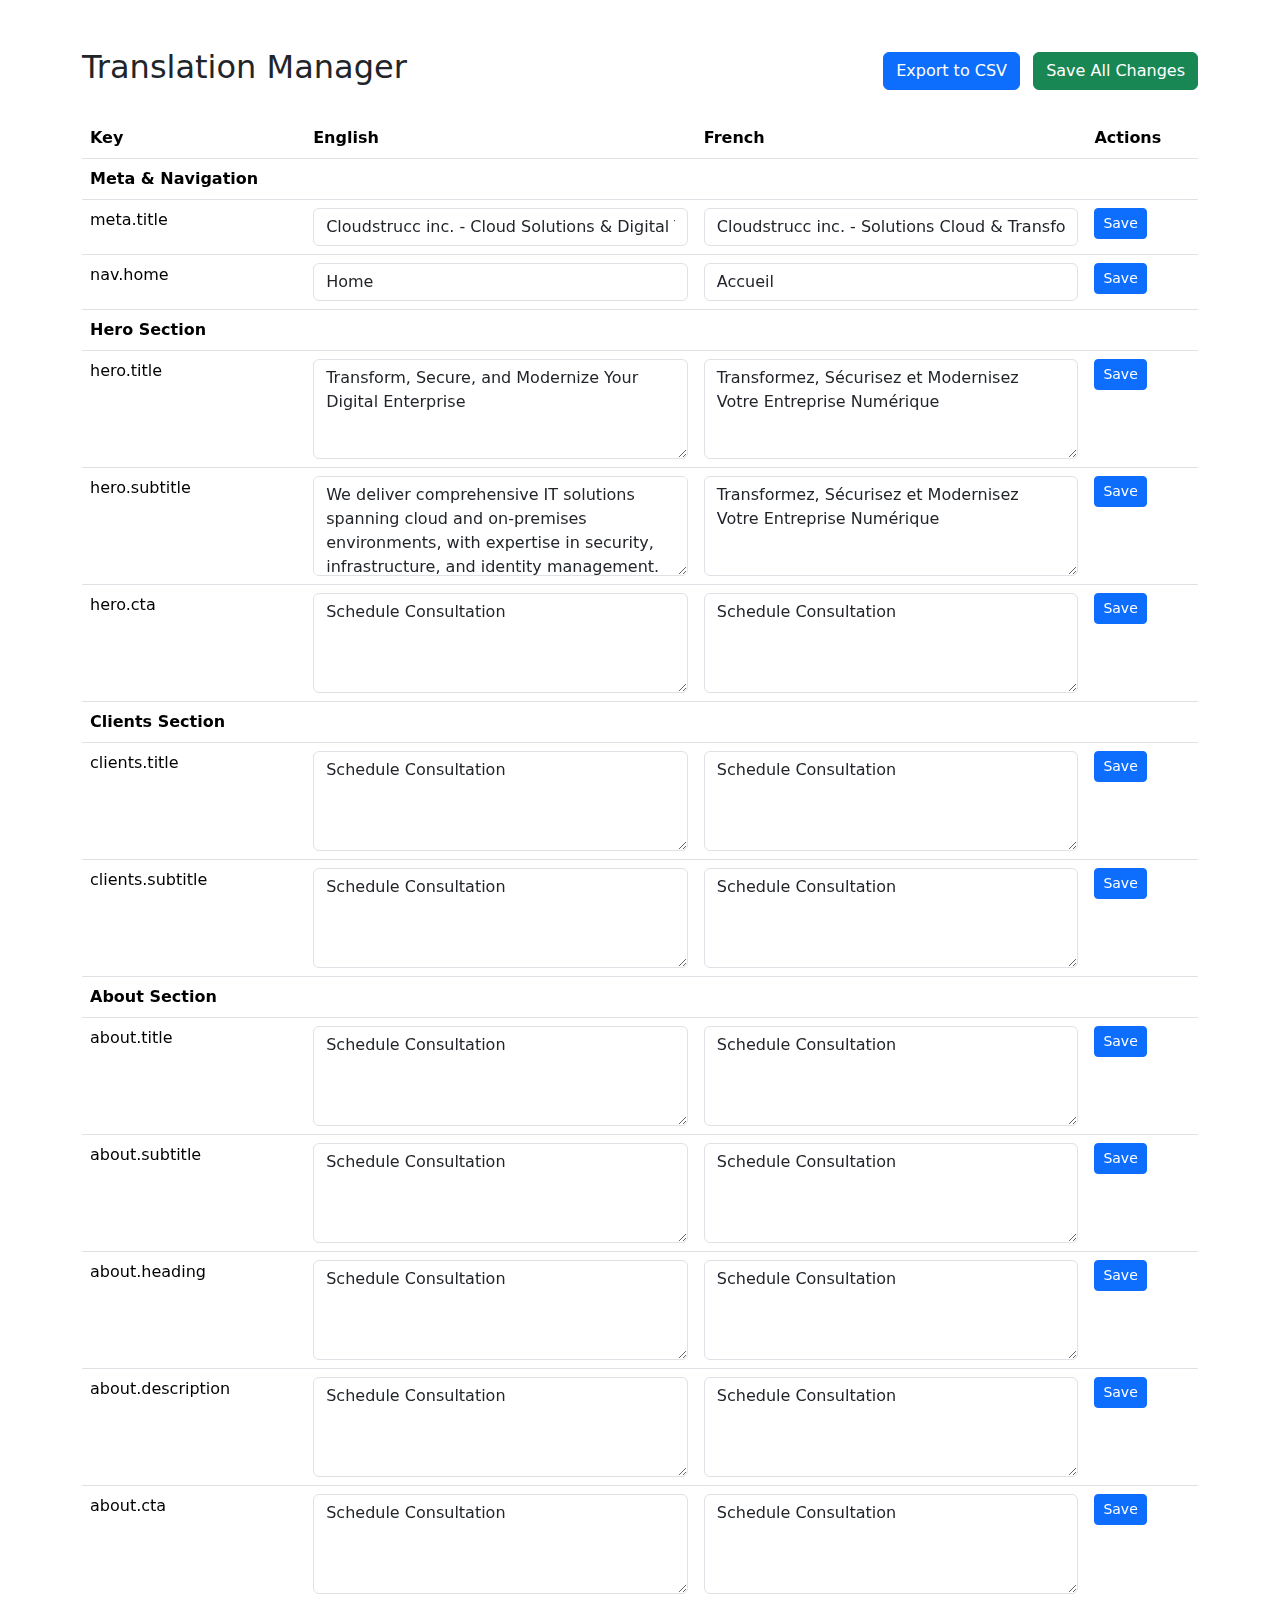
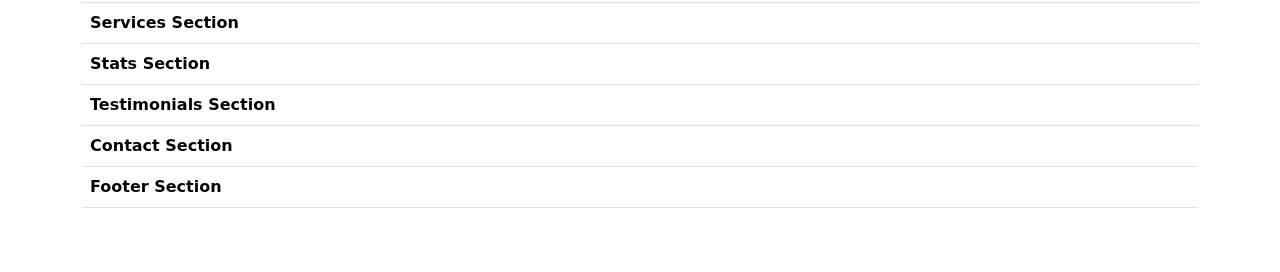
==== translation-admin.html @ cd5a2665 "localizations" ====
<!DOCTYPE html>
<html lang="en">
<head>
    <meta charset="UTF-8">
    <title>Translation Manager</title>
    <link href="assets/vendor/bootstrap/css/bootstrap.min.css" rel="stylesheet">
    <style>
        .translation-row:nth-child(even) {
            background-color: #f8f9fa;
        }
        .translation-row {
            padding: 8px 0;
            border-bottom: 1px solid #dee2e6;
        }
        textarea.form-control {
            min-height: 100px;
        }
        .category-header {
            background-color: #e9ecef;
            padding: 10px;
            margin-top: 20px;
            font-weight: bold;
        }
        .save-indicator {
            display: none;
            color: green;
            margin-left: 10px;
        }
    </style>
</head>
<body>
    <div class="container mt-5 mb-5">
        <div class="d-flex justify-content-between align-items-center mb-4">
            <h2>Translation Manager</h2>
            <div>
                <button class="btn btn-primary me-2" onclick="exportToCSV()">Export to CSV</button>
                <button class="btn btn-success" onclick="saveAllTranslations()">Save All Changes</button>
            </div>
        </div>

        <div class="table-responsive">
            <table class="table">
                <thead>
                    <tr>
                        <th style="width: 20%">Key</th>
                        <th style="width: 35%">English</th>
                        <th style="width: 35%">French</th>
                        <th style="width: 10%">Actions</th>
                    </tr>
                </thead>
                <tbody>
                    <!-- Meta & Navigation -->
                    <tr class="category-header">
                        <td colspan="4">Meta & Navigation</td>
                    </tr>
                    <tr>
                        <td>meta.title</td>
                        <td><input type="text" class="form-control" value="Cloudstrucc inc. - Cloud Solutions & Digital Transformation" data-key="meta.title" data-lang="en"></td>
                        <td><input type="text" class="form-control" value="Cloudstrucc inc. - Solutions Cloud & Transformation Numérique" data-key="meta.title" data-lang="fr"></td>
                        <td><button class="btn btn-sm btn-primary save-btn">Save</button><span class="save-indicator">✓</span></td>
                    </tr>
                    <tr>
                        <td>nav.home</td>
                        <td><input type="text" class="form-control" value="Home" data-key="nav.home" data-lang="en"></td>
                        <td><input type="text" class="form-control" value="Accueil" data-key="nav.home" data-lang="fr"></td>
                        <td><button class="btn btn-sm btn-primary save-btn">Save</button><span class="save-indicator">✓</span></td>
                    </tr>
                    <!-- Continue with all navigation items -->

                    <!-- Hero Section -->
                    <tr class="category-header">
                        <td colspan="4">Hero Section</td>
                    </tr>
                    <tr>
                        <td>hero.title</td>
                        <td><textarea class="form-control" data-key="hero.title" data-lang="en">Transform, Secure, and Modernize Your Digital Enterprise</textarea></td>
                        <td><textarea class="form-control" data-key="hero.title" data-lang="fr">Transformez, Sécurisez et Modernisez Votre Entreprise Numérique</textarea></td>
                        <td><button class="btn btn-sm btn-primary save-btn">Save</button><span class="save-indicator">✓</span></td>
                    </tr>
                    <tr>
                        <td>hero.subtitle</td>
                        <td><textarea class="form-control" data-key="hero.subtitle" data-lang="en">We deliver comprehensive IT solutions spanning cloud and on-premises environments, with expertise in security, infrastructure, and identity management. Our extensive toolkit and documentation accelerate implementations while maintaining enterprise-grade quality across all services</textarea></td>
                        <td><textarea class="form-control" data-key="hero.subtitle" data-lang="fr">Transformez, Sécurisez et Modernisez Votre Entreprise Numérique</textarea></td>
                        <td><button class="btn btn-sm btn-primary save-btn">Save</button><span class="save-indicator">✓</span></td>
                    </tr>
                    <tr>
                        <td>hero.cta</td>
                        <td><textarea class="form-control" data-key="hero.cta" data-lang="en">Schedule Consultation</textarea></td>
                        <td><textarea class="form-control" data-key="hero.cta" data-lang="fr">Schedule Consultation</textarea></td>
                        <td><button class="btn btn-sm btn-primary save-btn">Save</button><span class="save-indicator">✓</span></td>
                    </tr>

                    <!-- Clients Section -->
                    <tr class="category-header">
                        <td colspan="4">Clients Section</td>
                    </tr>
                    <!-- Clients content rows -->
                    <tr>
                        <td>clients.title</td>
                        <td><textarea class="form-control" data-key="clients.title" data-lang="en">Schedule Consultation</textarea></td>
                        <td><textarea class="form-control" data-key="clients.title" data-lang="fr">Schedule Consultation</textarea></td>
                        <td><button class="btn btn-sm btn-primary save-btn">Save</button><span class="save-indicator">✓</span></td>
                    </tr>
                    <tr>
                        <td>clients.subtitle</td>
                        <td><textarea class="form-control" data-key="clients.subtitle" data-lang="en">Schedule Consultation</textarea></td>
                        <td><textarea class="form-control" data-key="clients.subtitle" data-lang="fr">Schedule Consultation</textarea></td>
                        <td><button class="btn btn-sm btn-primary save-btn">Save</button><span class="save-indicator">✓</span></td>
                    </tr>
                    
                    <!-- About Section -->
                    <tr class="category-header">
                        <td colspan="4">About Section</td>
                    </tr>
                    <!-- About content rows -->
                    <tr>
                        <td>about.title</td>
                        <td><textarea class="form-control" data-key="about.title" data-lang="en">Schedule Consultation</textarea></td>
                        <td><textarea class="form-control" data-key="about.title" data-lang="fr">Schedule Consultation</textarea></td>
                        <td><button class="btn btn-sm btn-primary save-btn">Save</button><span class="save-indicator">✓</span></td>
                    </tr>
                    <tr>
                        <td>about.subtitle</td>
                        <td><textarea class="form-control" data-key="about.subtitle" data-lang="en">Schedule Consultation</textarea></td>
                        <td><textarea class="form-control" data-key="about.subtitle" data-lang="fr">Schedule Consultation</textarea></td>
                        <td><button class="btn btn-sm btn-primary save-btn">Save</button><span class="save-indicator">✓</span></td>
                    </tr>
                    <tr>
                        <td>about.heading</td>
                        <td><textarea class="form-control" data-key="about.heading" data-lang="en">Schedule Consultation</textarea></td>
                        <td><textarea class="form-control" data-key="about.heading" data-lang="fr">Schedule Consultation</textarea></td>
                        <td><button class="btn btn-sm btn-primary save-btn">Save</button><span class="save-indicator">✓</span></td>
                    </tr>
                    <tr>
                        <td>about.description</td>
                        <td><textarea class="form-control" data-key="about.description" data-lang="en">Schedule Consultation</textarea></td>
                        <td><textarea class="form-control" data-key="about.description" data-lang="fr">Schedule Consultation</textarea></td>
                        <td><button class="btn btn-sm btn-primary save-btn">Save</button><span class="save-indicator">✓</span></td>
                    </tr>
                    <tr>
                        <td>about.cta</td>
                        <td><textarea class="form-control" data-key="about.cta" data-lang="en">Schedule Consultation</textarea></td>
                        <td><textarea class="form-control" data-key="about.cta" data-lang="fr">Schedule Consultation</textarea></td>
                        <td><button class="btn btn-sm btn-primary save-btn">Save</button><span class="save-indicator">✓</span></td>
                    </tr>
                    <!-- Services Section -->
                    <tr class="category-header">
                        <td colspan="4">Services Section</td>
                    </tr>
                    <!-- Services content rows -->

                    <!-- Stats Section -->
                    <tr class="category-header">
                        <td colspan="4">Stats Section</td>
                    </tr>
                    <!-- Stats content rows -->

                    <!-- Testimonials Section -->
                    <tr class="category-header">
                        <td colspan="4">Testimonials Section</td>
                    </tr>
                    <!-- Testimonials content rows -->

                    <!-- Contact Section -->
                    <tr class="category-header">
                        <td colspan="4">Contact Section</td>
                    </tr>
                    <!-- Contact content rows -->

                    <!-- Footer Section -->
                    <tr class="category-header">
                        <td colspan="4">Footer Section</td>
                    </tr>
                    <!-- Footer content rows -->
                </tbody>
            </table>
        </div>
    </div>

    <!-- Load translations.js first -->
    <script src="assets/js/translations.js"></script>

    <script>
        // Initialize translations
        const translations = SimpleTranslations.strings;

        function saveRow(button) {
            const row = button.closest('tr');
            const key = row.querySelector('[data-key]').dataset.key;
            const enValue = row.querySelector('[data-lang="en"]').value;
            const frValue = row.querySelector('[data-lang="fr"]').value;

            // Update translations object
            translations.en[key] = enValue;
            translations.fr[key] = frValue;

            // Save to localStorage
            SimpleTranslations.saveTranslations(translations);

            // Show save indicator
            const indicator = row.querySelector('.save-indicator');
            indicator.style.display = 'inline';
            setTimeout(() => {
                indicator.style.display = 'none';
            }, 2000);
        }

        function saveAllTranslations() {
            // Save all rows
            document.querySelectorAll('.save-btn').forEach(button => {
                saveRow(button);
            });

            // Show success message
            alert('All translations saved successfully!');
        }

        function exportToCSV() {
            let csv = 'key,en,fr\n';
            
            document.querySelectorAll('tr:not(.category-header)').forEach(row => {
                const inputs = row.querySelectorAll('input, textarea');
                if (inputs.length > 0) {
                    const key = inputs[0].dataset.key;
                    const enValue = inputs[0].value.replace(/"/g, '""');
                    const frValue = inputs[1].value.replace(/"/g, '""');
                    csv += `"${key}","${enValue}","${frValue}"\n`;
                }
            });

            const blob = new Blob([csv], { type: 'text/csv;charset=utf-8;' });
            const link = document.createElement('a');
            link.href = URL.createObjectURL(blob);
            link.download = 'translations.csv';
            link.click();
        }

        // Add event listeners to all save buttons
        document.querySelectorAll('.save-btn').forEach(button => {
            button.addEventListener('click', () => saveRow(button));
        });
    </script>
</body>
</html>
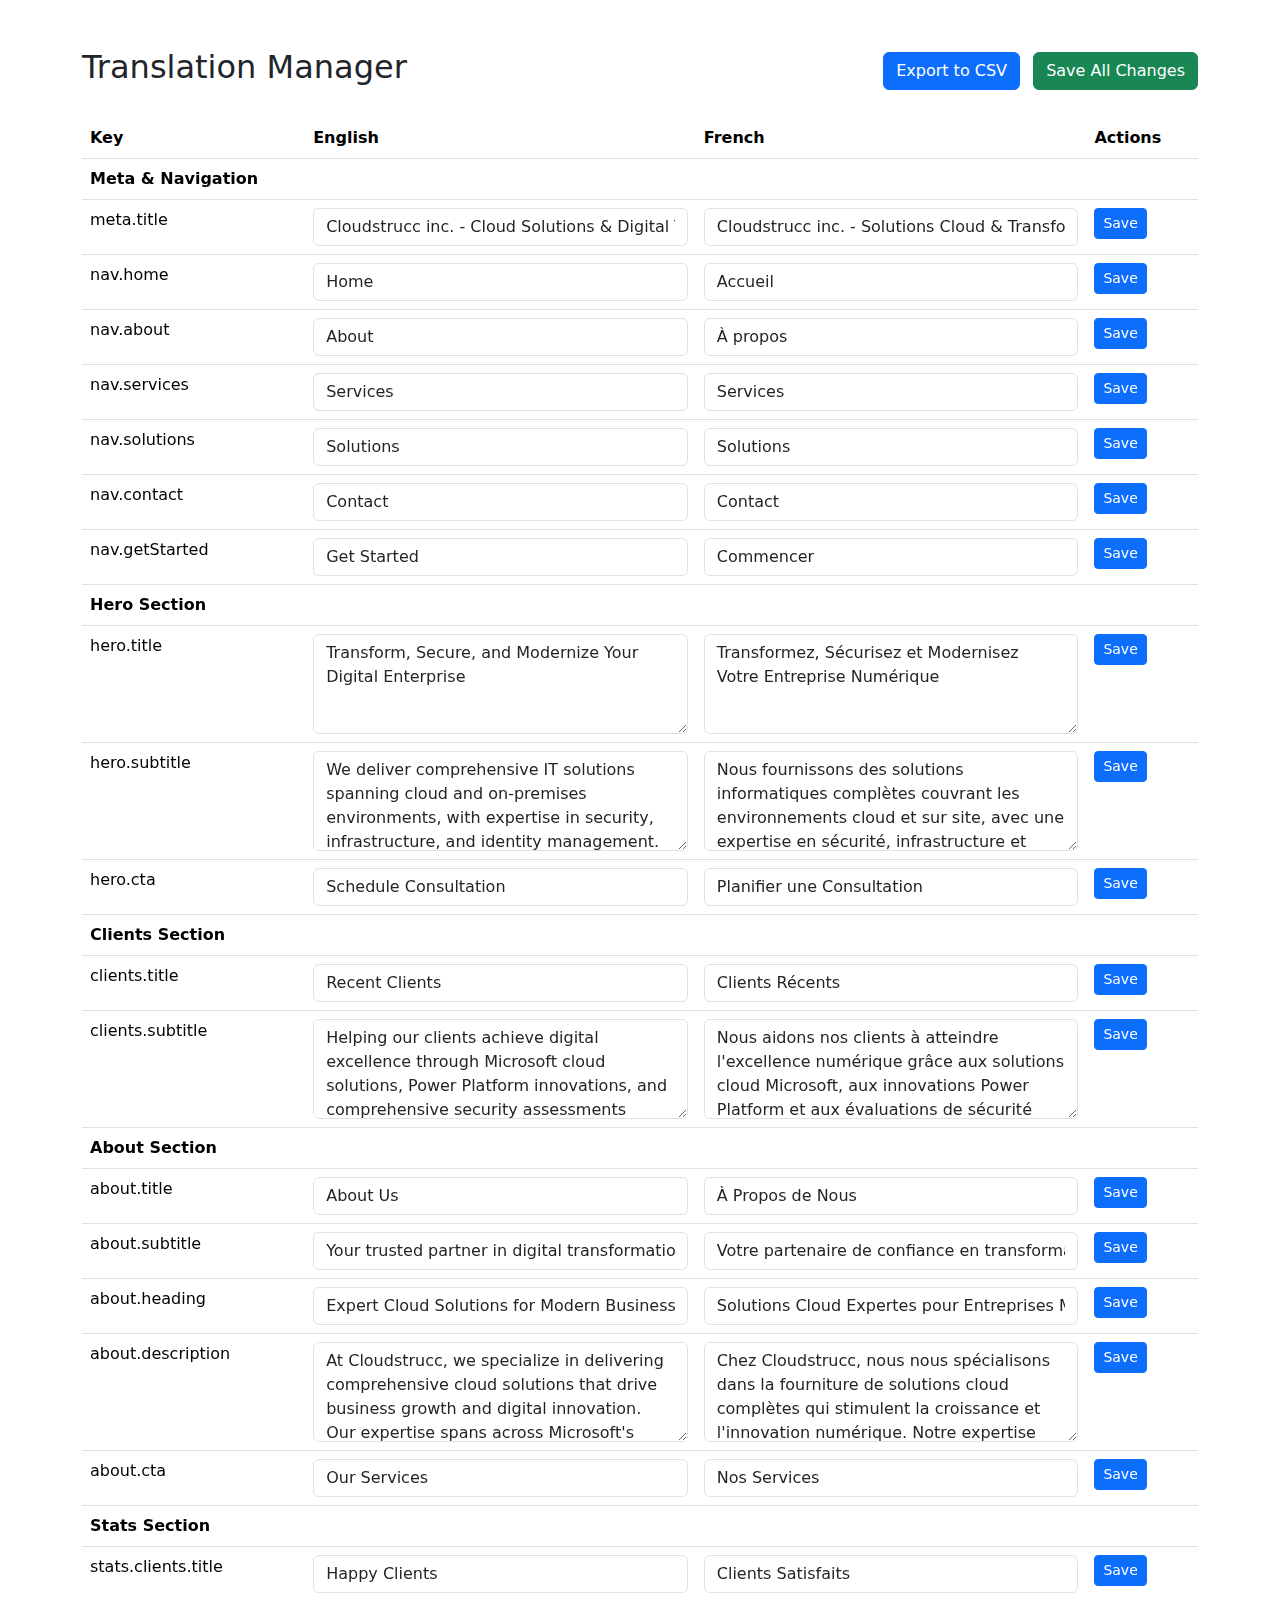
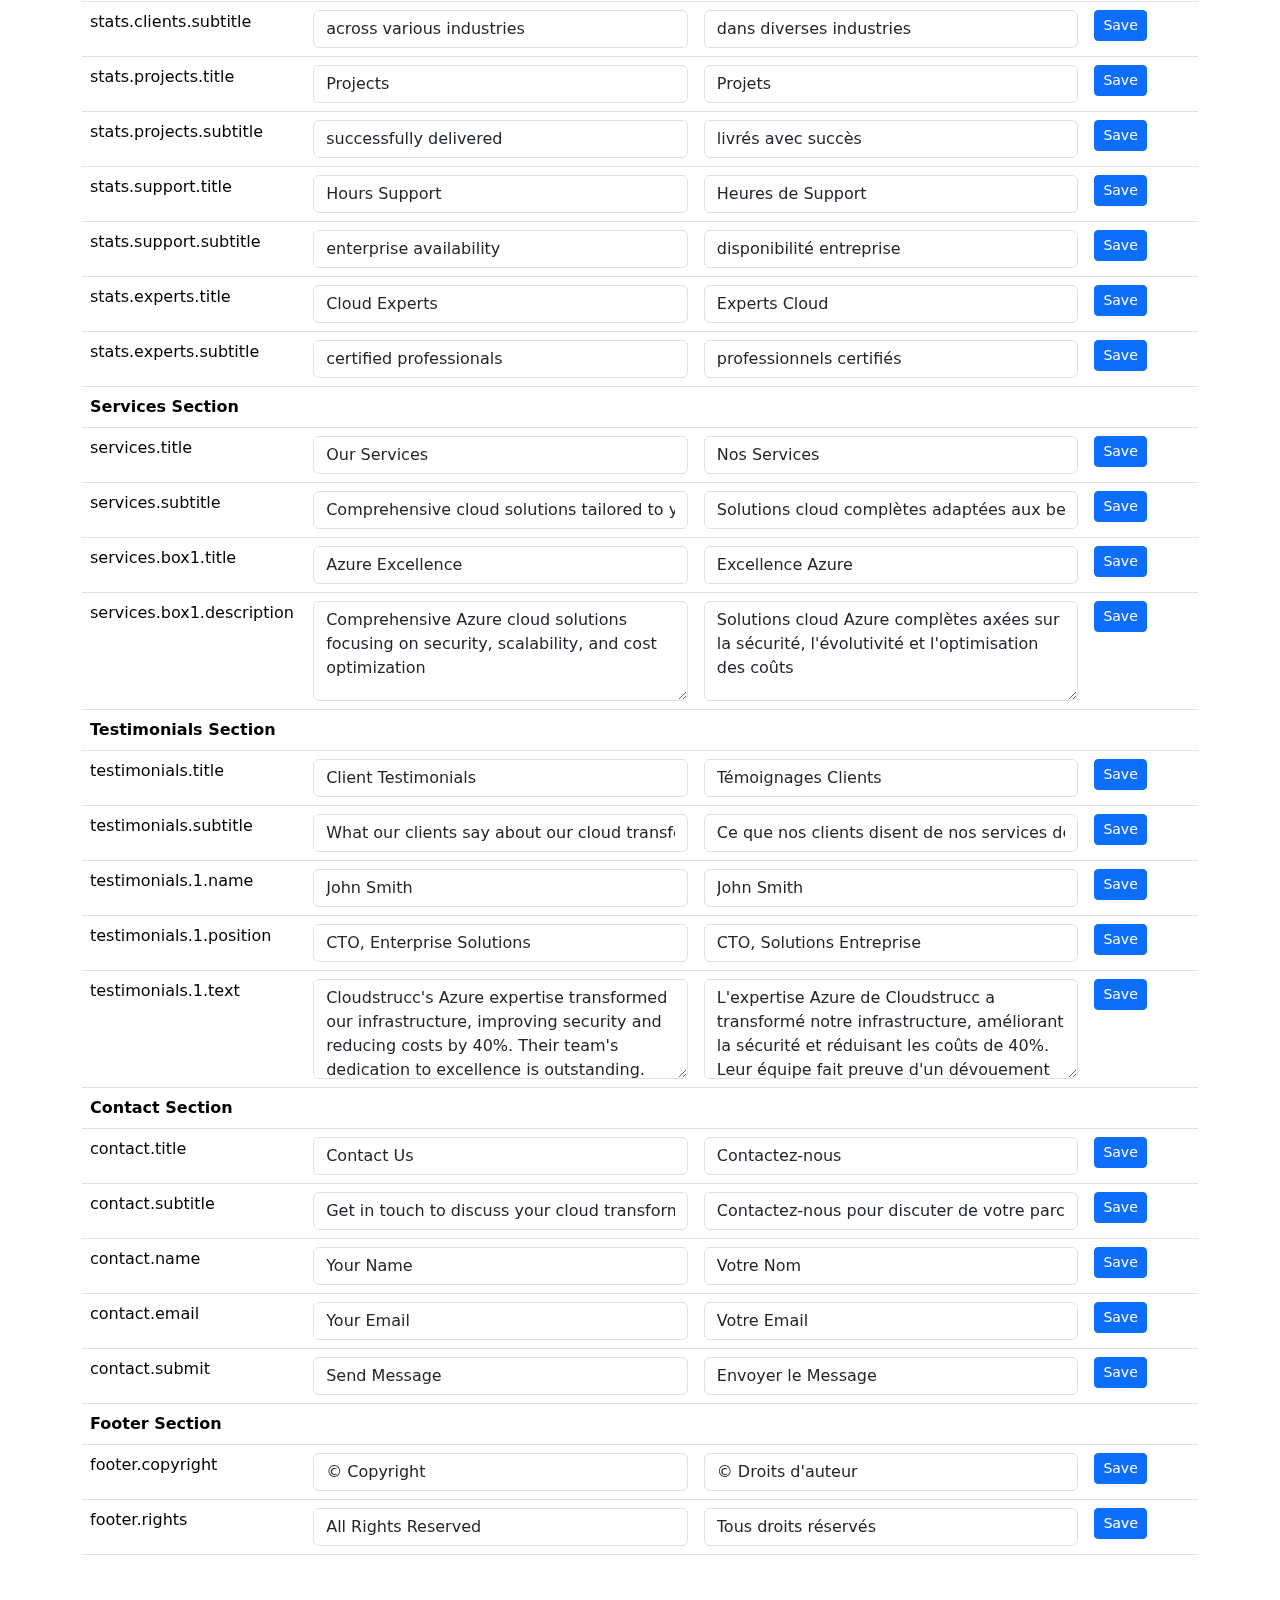
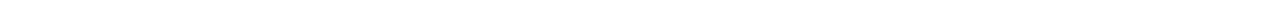
==== commit cb012574: "localizations" ====
--- a/translation-admin.html
+++ b/translation-admin.html
@@ -12,19 +12,25 @@
             padding: 8px 0;
             border-bottom: 1px solid #dee2e6;
         }
-        textarea.form-control {
-            min-height: 100px;
-        }
         .category-header {
             background-color: #e9ecef;
             padding: 10px;
+            font-weight: bold;
             margin-top: 20px;
-            font-weight: bold;
         }
         .save-indicator {
             display: none;
             color: green;
             margin-left: 10px;
+        }
+        textarea.form-control {
+            min-height: 100px;
+        }
+        th {
+            background-color: #fff;
+            position: sticky;
+            top: 0;
+            z-index: 10;
         }
     </style>
 </head>
@@ -57,15 +63,65 @@
                         <td>meta.title</td>
                         <td><input type="text" class="form-control" value="Cloudstrucc inc. - Cloud Solutions & Digital Transformation" data-key="meta.title" data-lang="en"></td>
                         <td><input type="text" class="form-control" value="Cloudstrucc inc. - Solutions Cloud & Transformation Numérique" data-key="meta.title" data-lang="fr"></td>
-                        <td><button class="btn btn-sm btn-primary save-btn">Save</button><span class="save-indicator">✓</span></td>
+                        <td>
+                            <button class="btn btn-sm btn-primary save-btn">Save</button>
+                            <span class="save-indicator">✓</span>
+                        </td>
                     </tr>
                     <tr>
                         <td>nav.home</td>
                         <td><input type="text" class="form-control" value="Home" data-key="nav.home" data-lang="en"></td>
                         <td><input type="text" class="form-control" value="Accueil" data-key="nav.home" data-lang="fr"></td>
-                        <td><button class="btn btn-sm btn-primary save-btn">Save</button><span class="save-indicator">✓</span></td>
-                    </tr>
-                    <!-- Continue with all navigation items -->
+                        <td>
+                            <button class="btn btn-sm btn-primary save-btn">Save</button>
+                            <span class="save-indicator">✓</span>
+                        </td>
+                    </tr>
+                    <tr>
+                        <td>nav.about</td>
+                        <td><input type="text" class="form-control" value="About" data-key="nav.about" data-lang="en"></td>
+                        <td><input type="text" class="form-control" value="À propos" data-key="nav.about" data-lang="fr"></td>
+                        <td>
+                            <button class="btn btn-sm btn-primary save-btn">Save</button>
+                            <span class="save-indicator">✓</span>
+                        </td>
+                    </tr>
+                    <tr>
+                        <td>nav.services</td>
+                        <td><input type="text" class="form-control" value="Services" data-key="nav.services" data-lang="en"></td>
+                        <td><input type="text" class="form-control" value="Services" data-key="nav.services" data-lang="fr"></td>
+                        <td>
+                            <button class="btn btn-sm btn-primary save-btn">Save</button>
+                            <span class="save-indicator">✓</span>
+                        </td>
+                    </tr>
+                    <tr>
+                        <td>nav.solutions</td>
+                        <td><input type="text" class="form-control" value="Solutions" data-key="nav.solutions" data-lang="en"></td>
+                        <td><input type="text" class="form-control" value="Solutions" data-key="nav.solutions" data-lang="fr"></td>
+                        <td>
+                            <button class="btn btn-sm btn-primary save-btn">Save</button>
+                            <span class="save-indicator">✓</span>
+                        </td>
+                    </tr>
+                    <tr>
+                        <td>nav.contact</td>
+                        <td><input type="text" class="form-control" value="Contact" data-key="nav.contact" data-lang="en"></td>
+                        <td><input type="text" class="form-control" value="Contact" data-key="nav.contact" data-lang="fr"></td>
+                        <td>
+                            <button class="btn btn-sm btn-primary save-btn">Save</button>
+                            <span class="save-indicator">✓</span>
+                        </td>
+                    </tr>
+                    <tr>
+                        <td>nav.getStarted</td>
+                        <td><input type="text" class="form-control" value="Get Started" data-key="nav.getStarted" data-lang="en"></td>
+                        <td><input type="text" class="form-control" value="Commencer" data-key="nav.getStarted" data-lang="fr"></td>
+                        <td>
+                            <button class="btn btn-sm btn-primary save-btn">Save</button>
+                            <span class="save-indicator">✓</span>
+                        </td>
+                    </tr>
 
                     <!-- Hero Section -->
                     <tr class="category-header">
@@ -75,103 +131,343 @@
                         <td>hero.title</td>
                         <td><textarea class="form-control" data-key="hero.title" data-lang="en">Transform, Secure, and Modernize Your Digital Enterprise</textarea></td>
                         <td><textarea class="form-control" data-key="hero.title" data-lang="fr">Transformez, Sécurisez et Modernisez Votre Entreprise Numérique</textarea></td>
-                        <td><button class="btn btn-sm btn-primary save-btn">Save</button><span class="save-indicator">✓</span></td>
+                        <td>
+                            <button class="btn btn-sm btn-primary save-btn">Save</button>
+                            <span class="save-indicator">✓</span>
+                        </td>
                     </tr>
                     <tr>
                         <td>hero.subtitle</td>
                         <td><textarea class="form-control" data-key="hero.subtitle" data-lang="en">We deliver comprehensive IT solutions spanning cloud and on-premises environments, with expertise in security, infrastructure, and identity management. Our extensive toolkit and documentation accelerate implementations while maintaining enterprise-grade quality across all services</textarea></td>
-                        <td><textarea class="form-control" data-key="hero.subtitle" data-lang="fr">Transformez, Sécurisez et Modernisez Votre Entreprise Numérique</textarea></td>
-                        <td><button class="btn btn-sm btn-primary save-btn">Save</button><span class="save-indicator">✓</span></td>
+                        <td><textarea class="form-control" data-key="hero.subtitle" data-lang="fr">Nous fournissons des solutions informatiques complètes couvrant les environnements cloud et sur site, avec une expertise en sécurité, infrastructure et gestion des identités. Notre boîte à outils complète et notre documentation accélèrent les implémentations tout en maintenant une qualité de niveau entreprise</textarea></td>
+                        <td>
+                            <button class="btn btn-sm btn-primary save-btn">Save</button>
+                            <span class="save-indicator">✓</span>
+                        </td>
                     </tr>
                     <tr>
                         <td>hero.cta</td>
-                        <td><textarea class="form-control" data-key="hero.cta" data-lang="en">Schedule Consultation</textarea></td>
-                        <td><textarea class="form-control" data-key="hero.cta" data-lang="fr">Schedule Consultation</textarea></td>
-                        <td><button class="btn btn-sm btn-primary save-btn">Save</button><span class="save-indicator">✓</span></td>
+                        <td><input type="text" class="form-control" value="Schedule Consultation" data-key="hero.cta" data-lang="en"></td>
+                        <td><input type="text" class="form-control" value="Planifier une Consultation" data-key="hero.cta" data-lang="fr"></td>
+                        <td>
+                            <button class="btn btn-sm btn-primary save-btn">Save</button>
+                            <span class="save-indicator">✓</span>
+                        </td>
                     </tr>
 
                     <!-- Clients Section -->
                     <tr class="category-header">
                         <td colspan="4">Clients Section</td>
                     </tr>
-                    <!-- Clients content rows -->
                     <tr>
                         <td>clients.title</td>
-                        <td><textarea class="form-control" data-key="clients.title" data-lang="en">Schedule Consultation</textarea></td>
-                        <td><textarea class="form-control" data-key="clients.title" data-lang="fr">Schedule Consultation</textarea></td>
-                        <td><button class="btn btn-sm btn-primary save-btn">Save</button><span class="save-indicator">✓</span></td>
+                        <td><input type="text" class="form-control" value="Recent Clients" data-key="clients.title" data-lang="en"></td>
+                        <td><input type="text" class="form-control" value="Clients Récents" data-key="clients.title" data-lang="fr"></td>
+                        <td>
+                            <button class="btn btn-sm btn-primary save-btn">Save</button>
+                            <span class="save-indicator">✓</span>
+                        </td>
                     </tr>
                     <tr>
                         <td>clients.subtitle</td>
-                        <td><textarea class="form-control" data-key="clients.subtitle" data-lang="en">Schedule Consultation</textarea></td>
-                        <td><textarea class="form-control" data-key="clients.subtitle" data-lang="fr">Schedule Consultation</textarea></td>
-                        <td><button class="btn btn-sm btn-primary save-btn">Save</button><span class="save-indicator">✓</span></td>
-                    </tr>
-                    
+                        <td><textarea class="form-control" data-key="clients.subtitle" data-lang="en">Helping our clients achieve digital excellence through Microsoft cloud solutions, Power Platform innovations, and comprehensive security assessments</textarea></td>
+                        <td><textarea class="form-control" data-key="clients.subtitle" data-lang="fr">Nous aidons nos clients à atteindre l'excellence numérique grâce aux solutions cloud Microsoft, aux innovations Power Platform et aux évaluations de sécurité complètes</textarea></td>
+                        <td>
+                            <button class="btn btn-sm btn-primary save-btn">Save</button>
+                            <span class="save-indicator">✓</span>
+                        </td>
+                    </tr>
+
                     <!-- About Section -->
                     <tr class="category-header">
                         <td colspan="4">About Section</td>
                     </tr>
-                    <!-- About content rows -->
                     <tr>
                         <td>about.title</td>
-                        <td><textarea class="form-control" data-key="about.title" data-lang="en">Schedule Consultation</textarea></td>
-                        <td><textarea class="form-control" data-key="about.title" data-lang="fr">Schedule Consultation</textarea></td>
-                        <td><button class="btn btn-sm btn-primary save-btn">Save</button><span class="save-indicator">✓</span></td>
+                        <td><input type="text" class="form-control" value="About Us" data-key="about.title" data-lang="en"></td>
+                        <td><input type="text" class="form-control" value="À Propos de Nous" data-key="about.title" data-lang="fr"></td>
+                        <td>
+                            <button class="btn btn-sm btn-primary save-btn">Save</button>
+                            <span class="save-indicator">✓</span>
+                        </td>
                     </tr>
                     <tr>
                         <td>about.subtitle</td>
-                        <td><textarea class="form-control" data-key="about.subtitle" data-lang="en">Schedule Consultation</textarea></td>
-                        <td><textarea class="form-control" data-key="about.subtitle" data-lang="fr">Schedule Consultation</textarea></td>
-                        <td><button class="btn btn-sm btn-primary save-btn">Save</button><span class="save-indicator">✓</span></td>
+                        <td><input type="text" class="form-control" value="Your trusted partner in digital transformation and cloud solutions" data-key="about.subtitle" data-lang="en"></td>
+                        <td><input type="text" class="form-control" value="Votre partenaire de confiance en transformation numérique et solutions cloud" data-key="about.subtitle" data-lang="fr"></td>
+                        <td>
+                            <button class="btn btn-sm btn-primary save-btn">Save</button>
+                            <span class="save-indicator">✓</span>
+                        </td>
                     </tr>
                     <tr>
                         <td>about.heading</td>
-                        <td><textarea class="form-control" data-key="about.heading" data-lang="en">Schedule Consultation</textarea></td>
-                        <td><textarea class="form-control" data-key="about.heading" data-lang="fr">Schedule Consultation</textarea></td>
-                        <td><button class="btn btn-sm btn-primary save-btn">Save</button><span class="save-indicator">✓</span></td>
+                        <td><input type="text" class="form-control" value="Expert Cloud Solutions for Modern Businesses" data-key="about.heading" data-lang="en"></td>
+                        <td><input type="text" class="form-control" value="Solutions Cloud Expertes pour Entreprises Modernes" data-key="about.heading" data-lang="fr"></td>
+                        <td>
+                            <button class="btn btn-sm btn-primary save-btn">Save</button>
+                            <span class="save-indicator">✓</span>
+                        </td>
                     </tr>
                     <tr>
                         <td>about.description</td>
-                        <td><textarea class="form-control" data-key="about.description" data-lang="en">Schedule Consultation</textarea></td>
-                        <td><textarea class="form-control" data-key="about.description" data-lang="fr">Schedule Consultation</textarea></td>
-                        <td><button class="btn btn-sm btn-primary save-btn">Save</button><span class="save-indicator">✓</span></td>
+                        <td><textarea class="form-control" data-key="about.description" data-lang="en">At Cloudstrucc, we specialize in delivering comprehensive cloud solutions that drive business growth and digital innovation. Our expertise spans across Microsoft's cloud ecosystem, ensuring your organization stays ahead in the digital age.</textarea></td>
+                        <td><textarea class="form-control" data-key="about.description" data-lang="fr">Chez Cloudstrucc, nous nous spécialisons dans la fourniture de solutions cloud complètes qui stimulent la croissance et l'innovation numérique. Notre expertise couvre l'écosystème cloud de Microsoft, garantissant que votre organisation reste en avance dans l'ère numérique.</textarea></td>
+                        <td>
+                            <button class="btn btn-sm btn-primary save-btn">Save</button>
+                            <span class="save-indicator">✓</span>
+                        </td>
                     </tr>
                     <tr>
                         <td>about.cta</td>
-                        <td><textarea class="form-control" data-key="about.cta" data-lang="en">Schedule Consultation</textarea></td>
-                        <td><textarea class="form-control" data-key="about.cta" data-lang="fr">Schedule Consultation</textarea></td>
-                        <td><button class="btn btn-sm btn-primary save-btn">Save</button><span class="save-indicator">✓</span></td>
-                    </tr>
+                        <td><input type="text" class="form-control" value="Our Services" data-key="about.cta" data-lang="en"></td>
+                        <td><input type="text" class="form-control" value="Nos Services" data-key="about.cta" data-lang="fr"></td>
+                        <td>
+                            <button class="btn btn-sm btn-primary save-btn">Save</button>
+                            <span class="save-indicator">✓</span>
+                        </td>
+                    </tr>
+                    <!-- Stats Section -->
+                    <tr class="category-header">
+                        <td colspan="4">Stats Section</td>
+                    </tr>
+                    <tr>
+                        <td>stats.clients.title</td>
+                        <td><input type="text" class="form-control" value="Happy Clients" data-key="stats.clients.title" data-lang="en"></td>
+                        <td><input type="text" class="form-control" value="Clients Satisfaits" data-key="stats.clients.title" data-lang="fr"></td>
+                        <td>
+                            <button class="btn btn-sm btn-primary save-btn">Save</button>
+                            <span class="save-indicator">✓</span>
+                        </td>
+                    </tr>
+                    <tr>
+                        <td>stats.clients.subtitle</td>
+                        <td><input type="text" class="form-control" value="across various industries" data-key="stats.clients.subtitle" data-lang="en"></td>
+                        <td><input type="text" class="form-control" value="dans diverses industries" data-key="stats.clients.subtitle" data-lang="fr"></td>
+                        <td>
+                            <button class="btn btn-sm btn-primary save-btn">Save</button>
+                            <span class="save-indicator">✓</span>
+                        </td>
+                    </tr>
+                    <tr>
+                        <td>stats.projects.title</td>
+                        <td><input type="text" class="form-control" value="Projects" data-key="stats.projects.title" data-lang="en"></td>
+                        <td><input type="text" class="form-control" value="Projets" data-key="stats.projects.title" data-lang="fr"></td>
+                        <td>
+                            <button class="btn btn-sm btn-primary save-btn">Save</button>
+                            <span class="save-indicator">✓</span>
+                        </td>
+                    </tr>
+                    <tr>
+                        <td>stats.projects.subtitle</td>
+                        <td><input type="text" class="form-control" value="successfully delivered" data-key="stats.projects.subtitle" data-lang="en"></td>
+                        <td><input type="text" class="form-control" value="livrés avec succès" data-key="stats.projects.subtitle" data-lang="fr"></td>
+                        <td>
+                            <button class="btn btn-sm btn-primary save-btn">Save</button>
+                            <span class="save-indicator">✓</span>
+                        </td>
+                    </tr>
+                    <tr>
+                        <td>stats.support.title</td>
+                        <td><input type="text" class="form-control" value="Hours Support" data-key="stats.support.title" data-lang="en"></td>
+                        <td><input type="text" class="form-control" value="Heures de Support" data-key="stats.support.title" data-lang="fr"></td>
+                        <td>
+                            <button class="btn btn-sm btn-primary save-btn">Save</button>
+                            <span class="save-indicator">✓</span>
+                        </td>
+                    </tr>
+                    <tr>
+                        <td>stats.support.subtitle</td>
+                        <td><input type="text" class="form-control" value="enterprise availability" data-key="stats.support.subtitle" data-lang="en"></td>
+                        <td><input type="text" class="form-control" value="disponibilité entreprise" data-key="stats.support.subtitle" data-lang="fr"></td>
+                        <td>
+                            <button class="btn btn-sm btn-primary save-btn">Save</button>
+                            <span class="save-indicator">✓</span>
+                        </td>
+                    </tr>
+                    <tr>
+                        <td>stats.experts.title</td>
+                        <td><input type="text" class="form-control" value="Cloud Experts" data-key="stats.experts.title" data-lang="en"></td>
+                        <td><input type="text" class="form-control" value="Experts Cloud" data-key="stats.experts.title" data-lang="fr"></td>
+                        <td>
+                            <button class="btn btn-sm btn-primary save-btn">Save</button>
+                            <span class="save-indicator">✓</span>
+                        </td>
+                    </tr>
+                    <tr>
+                        <td>stats.experts.subtitle</td>
+                        <td><input type="text" class="form-control" value="certified professionals" data-key="stats.experts.subtitle" data-lang="en"></td>
+                        <td><input type="text" class="form-control" value="professionnels certifiés" data-key="stats.experts.subtitle" data-lang="fr"></td>
+                        <td>
+                            <button class="btn btn-sm btn-primary save-btn">Save</button>
+                            <span class="save-indicator">✓</span>
+                        </td>
+                    </tr>
+
                     <!-- Services Section -->
                     <tr class="category-header">
                         <td colspan="4">Services Section</td>
                     </tr>
-                    <!-- Services content rows -->
-
-                    <!-- Stats Section -->
-                    <tr class="category-header">
-                        <td colspan="4">Stats Section</td>
-                    </tr>
-                    <!-- Stats content rows -->
-
+                    <tr>
+                        <td>services.title</td>
+                        <td><input type="text" class="form-control" value="Our Services" data-key="services.title" data-lang="en"></td>
+                        <td><input type="text" class="form-control" value="Nos Services" data-key="services.title" data-lang="fr"></td>
+                        <td>
+                            <button class="btn btn-sm btn-primary save-btn">Save</button>
+                            <span class="save-indicator">✓</span>
+                        </td>
+                    </tr>
+                    <tr>
+                        <td>services.subtitle</td>
+                        <td><input type="text" class="form-control" value="Comprehensive cloud solutions tailored to your business needs" data-key="services.subtitle" data-lang="en"></td>
+                        <td><input type="text" class="form-control" value="Solutions cloud complètes adaptées aux besoins de votre entreprise" data-key="services.subtitle" data-lang="fr"></td>
+                        <td>
+                            <button class="btn btn-sm btn-primary save-btn">Save</button>
+                            <span class="save-indicator">✓</span>
+                        </td>
+                    </tr>
+
+                    <!-- Service Boxes -->
+                    <tr>
+                        <td>services.box1.title</td>
+                        <td><input type="text" class="form-control" value="Azure Excellence" data-key="services.box1.title" data-lang="en"></td>
+                        <td><input type="text" class="form-control" value="Excellence Azure" data-key="services.box1.title" data-lang="fr"></td>
+                        <td>
+                            <button class="btn btn-sm btn-primary save-btn">Save</button>
+                            <span class="save-indicator">✓</span>
+                        </td>
+                    </tr>
+                    <tr>
+                        <td>services.box1.description</td>
+                        <td><textarea class="form-control" data-key="services.box1.description" data-lang="en">Comprehensive Azure cloud solutions focusing on security, scalability, and cost optimization</textarea></td>
+                        <td><textarea class="form-control" data-key="services.box1.description" data-lang="fr">Solutions cloud Azure complètes axées sur la sécurité, l'évolutivité et l'optimisation des coûts</textarea></td>
+                        <td>
+                            <button class="btn btn-sm btn-primary save-btn">Save</button>
+                            <span class="save-indicator">✓</span>
+                        </td>
+                    </tr>
                     <!-- Testimonials Section -->
                     <tr class="category-header">
                         <td colspan="4">Testimonials Section</td>
                     </tr>
-                    <!-- Testimonials content rows -->
+                    <tr>
+                        <td>testimonials.title</td>
+                        <td><input type="text" class="form-control" value="Client Testimonials" data-key="testimonials.title" data-lang="en"></td>
+                        <td><input type="text" class="form-control" value="Témoignages Clients" data-key="testimonials.title" data-lang="fr"></td>
+                        <td>
+                            <button class="btn btn-sm btn-primary save-btn">Save</button>
+                            <span class="save-indicator">✓</span>
+                        </td>
+                    </tr>
+                    <tr>
+                        <td>testimonials.subtitle</td>
+                        <td><input type="text" class="form-control" value="What our clients say about our cloud transformation services" data-key="testimonials.subtitle" data-lang="en"></td>
+                        <td><input type="text" class="form-control" value="Ce que nos clients disent de nos services de transformation cloud" data-key="testimonials.subtitle" data-lang="fr"></td>
+                        <td>
+                            <button class="btn btn-sm btn-primary save-btn">Save</button>
+                            <span class="save-indicator">✓</span>
+                        </td>
+                    </tr>
+                    <tr>
+                        <td>testimonials.1.name</td>
+                        <td><input type="text" class="form-control" value="John Smith" data-key="testimonials.1.name" data-lang="en"></td>
+                        <td><input type="text" class="form-control" value="John Smith" data-key="testimonials.1.name" data-lang="fr"></td>
+                        <td>
+                            <button class="btn btn-sm btn-primary save-btn">Save</button>
+                            <span class="save-indicator">✓</span>
+                        </td>
+                    </tr>
+                    <tr>
+                        <td>testimonials.1.position</td>
+                        <td><input type="text" class="form-control" value="CTO, Enterprise Solutions" data-key="testimonials.1.position" data-lang="en"></td>
+                        <td><input type="text" class="form-control" value="CTO, Solutions Entreprise" data-key="testimonials.1.position" data-lang="fr"></td>
+                        <td>
+                            <button class="btn btn-sm btn-primary save-btn">Save</button>
+                            <span class="save-indicator">✓</span>
+                        </td>
+                    </tr>
+                    <tr>
+                        <td>testimonials.1.text</td>
+                        <td><textarea class="form-control" data-key="testimonials.1.text" data-lang="en">Cloudstrucc's Azure expertise transformed our infrastructure, improving security and reducing costs by 40%. Their team's dedication to excellence is outstanding.</textarea></td>
+                        <td><textarea class="form-control" data-key="testimonials.1.text" data-lang="fr">L'expertise Azure de Cloudstrucc a transformé notre infrastructure, améliorant la sécurité et réduisant les coûts de 40%. Leur équipe fait preuve d'un dévouement exceptionnel à l'excellence.</textarea></td>
+                        <td>
+                            <button class="btn btn-sm btn-primary save-btn">Save</button>
+                            <span class="save-indicator">✓</span>
+                        </td>
+                    </tr>
 
                     <!-- Contact Section -->
                     <tr class="category-header">
                         <td colspan="4">Contact Section</td>
                     </tr>
-                    <!-- Contact content rows -->
+                    <tr>
+                        <td>contact.title</td>
+                        <td><input type="text" class="form-control" value="Contact Us" data-key="contact.title" data-lang="en"></td>
+                        <td><input type="text" class="form-control" value="Contactez-nous" data-key="contact.title" data-lang="fr"></td>
+                        <td>
+                            <button class="btn btn-sm btn-primary save-btn">Save</button>
+                            <span class="save-indicator">✓</span>
+                        </td>
+                    </tr>
+                    <tr>
+                        <td>contact.subtitle</td>
+                        <td><input type="text" class="form-control" value="Get in touch to discuss your cloud transformation journey" data-key="contact.subtitle" data-lang="en"></td>
+                        <td><input type="text" class="form-control" value="Contactez-nous pour discuter de votre parcours de transformation cloud" data-key="contact.subtitle" data-lang="fr"></td>
+                        <td>
+                            <button class="btn btn-sm btn-primary save-btn">Save</button>
+                            <span class="save-indicator">✓</span>
+                        </td>
+                    </tr>
+                    <tr>
+                        <td>contact.name</td>
+                        <td><input type="text" class="form-control" value="Your Name" data-key="contact.name" data-lang="en"></td>
+                        <td><input type="text" class="form-control" value="Votre Nom" data-key="contact.name" data-lang="fr"></td>
+                        <td>
+                            <button class="btn btn-sm btn-primary save-btn">Save</button>
+                            <span class="save-indicator">✓</span>
+                        </td>
+                    </tr>
+                    <tr>
+                        <td>contact.email</td>
+                        <td><input type="text" class="form-control" value="Your Email" data-key="contact.email" data-lang="en"></td>
+                        <td><input type="text" class="form-control" value="Votre Email" data-key="contact.email" data-lang="fr"></td>
+                        <td>
+                            <button class="btn btn-sm btn-primary save-btn">Save</button>
+                            <span class="save-indicator">✓</span>
+                        </td>
+                    </tr>
+                    <tr>
+                        <td>contact.submit</td>
+                        <td><input type="text" class="form-control" value="Send Message" data-key="contact.submit" data-lang="en"></td>
+                        <td><input type="text" class="form-control" value="Envoyer le Message" data-key="contact.submit" data-lang="fr"></td>
+                        <td>
+                            <button class="btn btn-sm btn-primary save-btn">Save</button>
+                            <span class="save-indicator">✓</span>
+                        </td>
+                    </tr>
 
                     <!-- Footer Section -->
                     <tr class="category-header">
                         <td colspan="4">Footer Section</td>
                     </tr>
-                    <!-- Footer content rows -->
+                    <tr>
+                        <td>footer.copyright</td>
+                        <td><input type="text" class="form-control" value="© Copyright" data-key="footer.copyright" data-lang="en"></td>
+                        <td><input type="text" class="form-control" value="© Droits d'auteur" data-key="footer.copyright" data-lang="fr"></td>
+                        <td>
+                            <button class="btn btn-sm btn-primary save-btn">Save</button>
+                            <span class="save-indicator">✓</span>
+                        </td>
+                    </tr>
+                    <tr>
+                        <td>footer.rights</td>
+                        <td><input type="text" class="form-control" value="All Rights Reserved" data-key="footer.rights" data-lang="en"></td>
+                        <td><input type="text" class="form-control" value="Tous droits réservés" data-key="footer.rights" data-lang="fr"></td>
+                        <td>
+                            <button class="btn btn-sm btn-primary save-btn">Save</button>
+                            <span class="save-indicator">✓</span>
+                        </td>
+                    </tr>
                 </tbody>
             </table>
         </div>
@@ -180,24 +476,22 @@
     <!-- Load translations.js first -->
     <script src="assets/js/translations.js"></script>
 
+    <!-- Admin page specific scripts -->
     <script>
-        // Initialize translations
+        // Initialize translations from our existing object
         const translations = SimpleTranslations.strings;
-
+        
         function saveRow(button) {
             const row = button.closest('tr');
             const key = row.querySelector('[data-key]').dataset.key;
             const enValue = row.querySelector('[data-lang="en"]').value;
             const frValue = row.querySelector('[data-lang="fr"]').value;
 
-            // Update translations object
             translations.en[key] = enValue;
             translations.fr[key] = frValue;
 
-            // Save to localStorage
             SimpleTranslations.saveTranslations(translations);
 
-            // Show save indicator
             const indicator = row.querySelector('.save-indicator');
             indicator.style.display = 'inline';
             setTimeout(() => {
@@ -206,31 +500,30 @@
         }
 
         function saveAllTranslations() {
-            // Save all rows
             document.querySelectorAll('.save-btn').forEach(button => {
                 saveRow(button);
             });
-
-            // Show success message
             alert('All translations saved successfully!');
         }
 
         function exportToCSV() {
             let csv = 'key,en,fr\n';
-            
             document.querySelectorAll('tr:not(.category-header)').forEach(row => {
                 const inputs = row.querySelectorAll('input, textarea');
                 if (inputs.length > 0) {
                     const key = inputs[0].dataset.key;
-                    const enValue = inputs[0].value.replace(/"/g, '""');
-                    const frValue = inputs[1].value.replace(/"/g, '""');
-                    csv += `"${key}","${enValue}","${frValue}"\n`;
+                    if (key) {
+                        const enValue = (inputs[0].value || '').replace(/"/g, '""');
+                        const frValue = (inputs[1].value || '').replace(/"/g, '""');
+                        csv += `"${key}","${enValue}","${frValue}"\n`;
+                    }
                 }
             });
 
             const blob = new Blob([csv], { type: 'text/csv;charset=utf-8;' });
+            const url = URL.createObjectURL(blob);
             const link = document.createElement('a');
-            link.href = URL.createObjectURL(blob);
+            link.href = url;
             link.download = 'translations.csv';
             link.click();
         }
